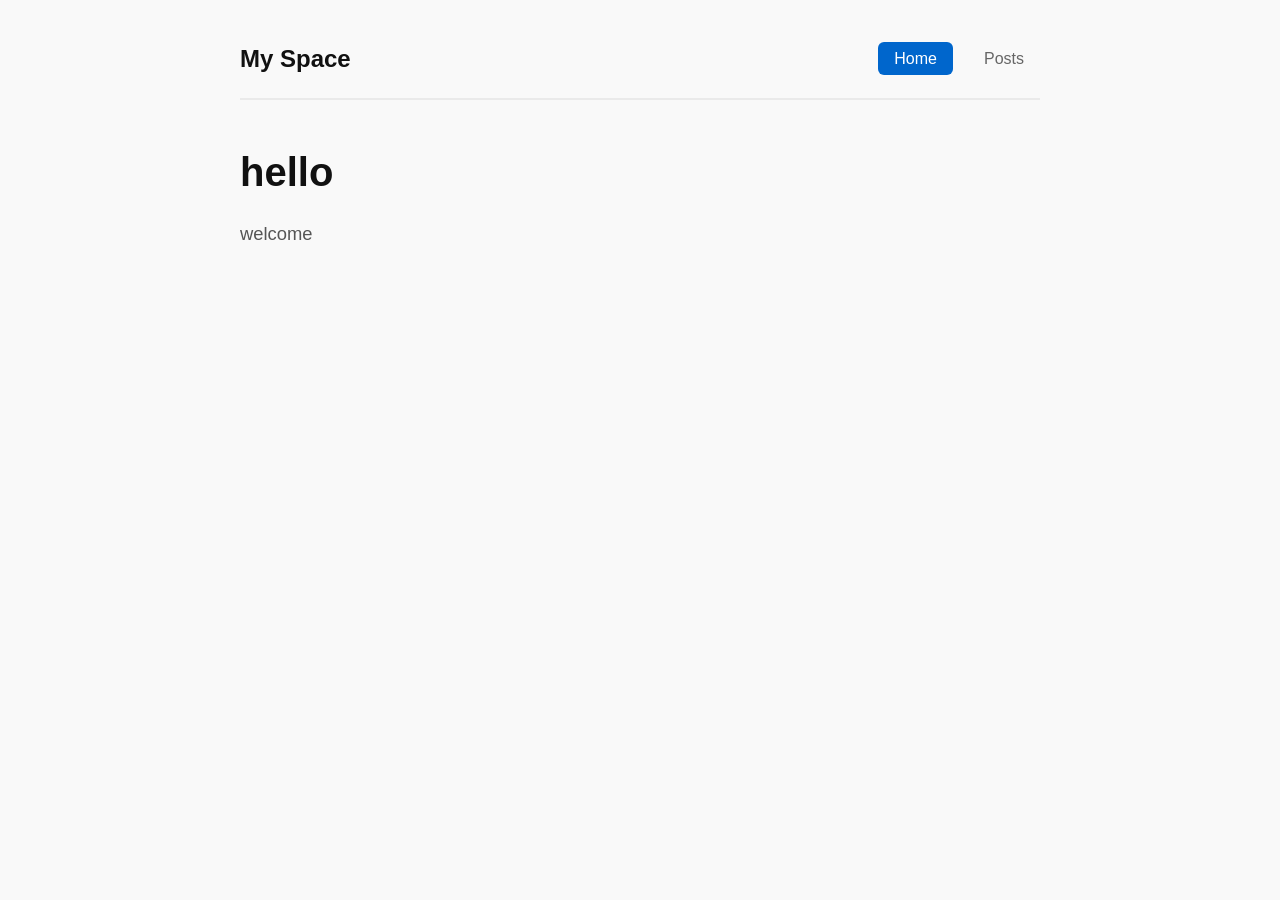
==== index.html @ a504a0d6 "making index and dummy posts page" ====
<!DOCTYPE html>
<html lang="en">
<head>
    <meta charset="UTF-8">
    <meta name="viewport" content="width=device-width, initial-scale=1.0">
    <title>Personal Website</title>
    <style>
        /* Base Reset */
        * {
            margin: 0;
            padding: 0;
            box-sizing: border-box;
        }

        body {
            font-family: -apple-system, BlinkMacSystemFont, "Segoe UI", Roboto, Helvetica, Arial, sans-serif;
            line-height: 1.6;
            color: #333;
            background-color: #f9f9f9;
            padding: 40px 20px;
        }

        /* Container to keep layout centered and neat */
        .container {
            max-width: 800px;
            margin: 0 auto;
        }

        /* Header Layout: Title on left, Tabs on top-right */
        header {
            display: flex;
            justify-content: space-between;
            align-items: center;
            border-bottom: 2px solid #eaeaea;
            padding-bottom: 20px;
            margin-bottom: 40px;
        }

        .logo {
            font-size: 1.5rem;
            font-weight: bold;
            color: #111;
        }

        /* Top-Right Navigation Tabs */
        nav ul {
            display: flex;
            list-style: none;
            gap: 15px;
        }

        nav a {
            text-decoration: none;
            color: #666;
            font-weight: 500;
            padding: 8px 16px;
            border-radius: 6px;
            transition: all 0.2s ease;
        }

        /* Hover and Active Visual States */
        nav a:hover {
            background-color: #eee;
            color: #111;
        }

        nav a.active {
            background-color: #0066cc;
            color: white;
        }

        /* Main Intro Content Styling */
        main h1 {
            font-size: 2.5rem;
            color: #111;
            margin-bottom: 15px;
        }

        main p {
            font-size: 1.15rem;
            color: #555;
            margin-bottom: 20px;
        }
    </style>
</head>
<body>

    <div class="container">
        <!-- Header area with logo and top-right tabs -->
        <header>
            <div class="logo">My Space</div>
            <nav>
                <ul>
                    <li><a href="index.html" class="active">Home</a></li>
                    <li><a href="posts.html">Posts</a></li>
                </ul>
            </nav>
        </header>

        <!-- Main Introduction Content -->
        <main>
            <h1>hello</h1>
            <p>welcome</p>
        </main>
    </div>

</body>
</html>
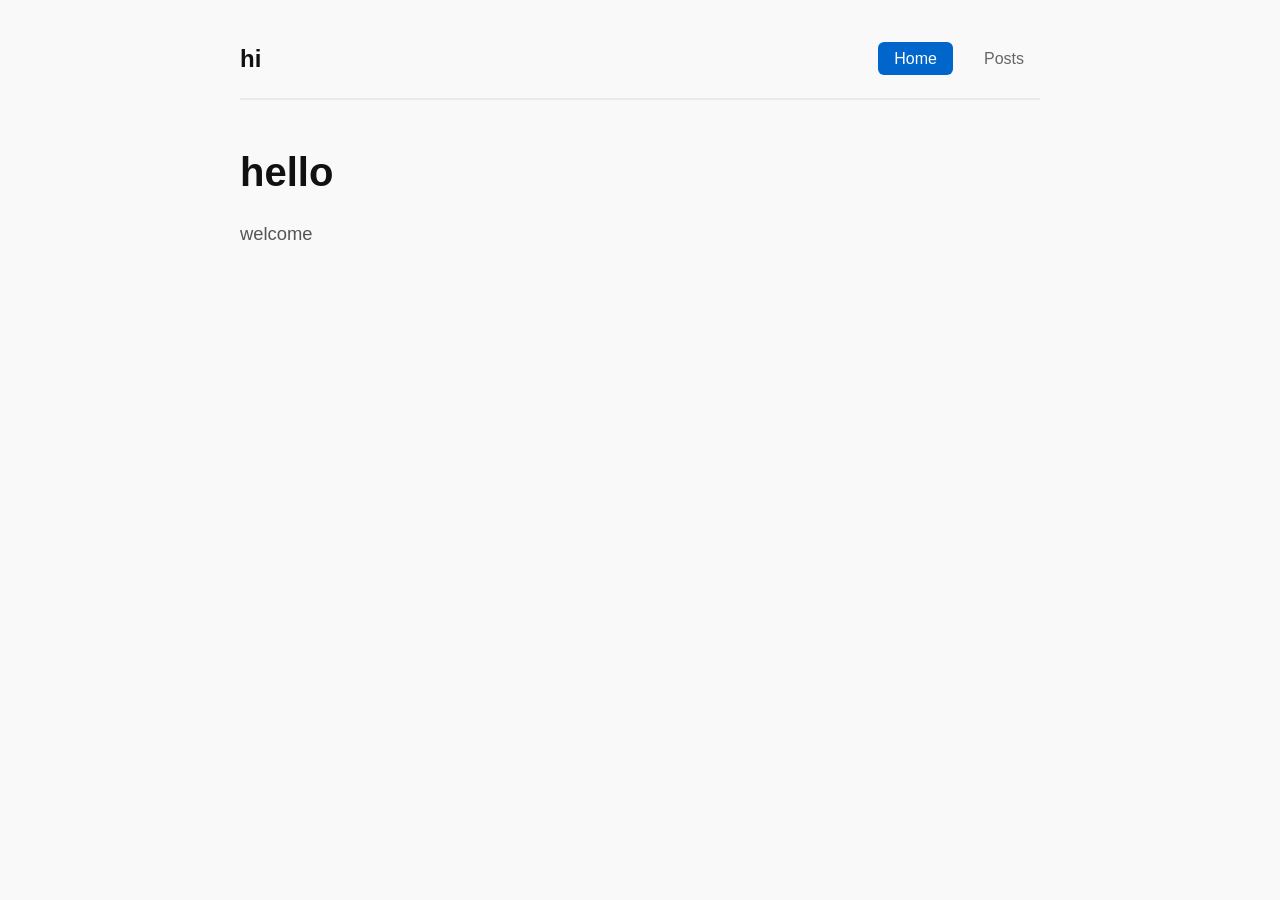
==== commit f967e80a: "change word" ====
--- a/index.html
+++ b/index.html
@@ -88,7 +88,7 @@
     <div class="container">
         <!-- Header area with logo and top-right tabs -->
         <header>
-            <div class="logo">My Space</div>
+            <div class="logo">hi</div>
             <nav>
                 <ul>
                     <li><a href="index.html" class="active">Home</a></li>
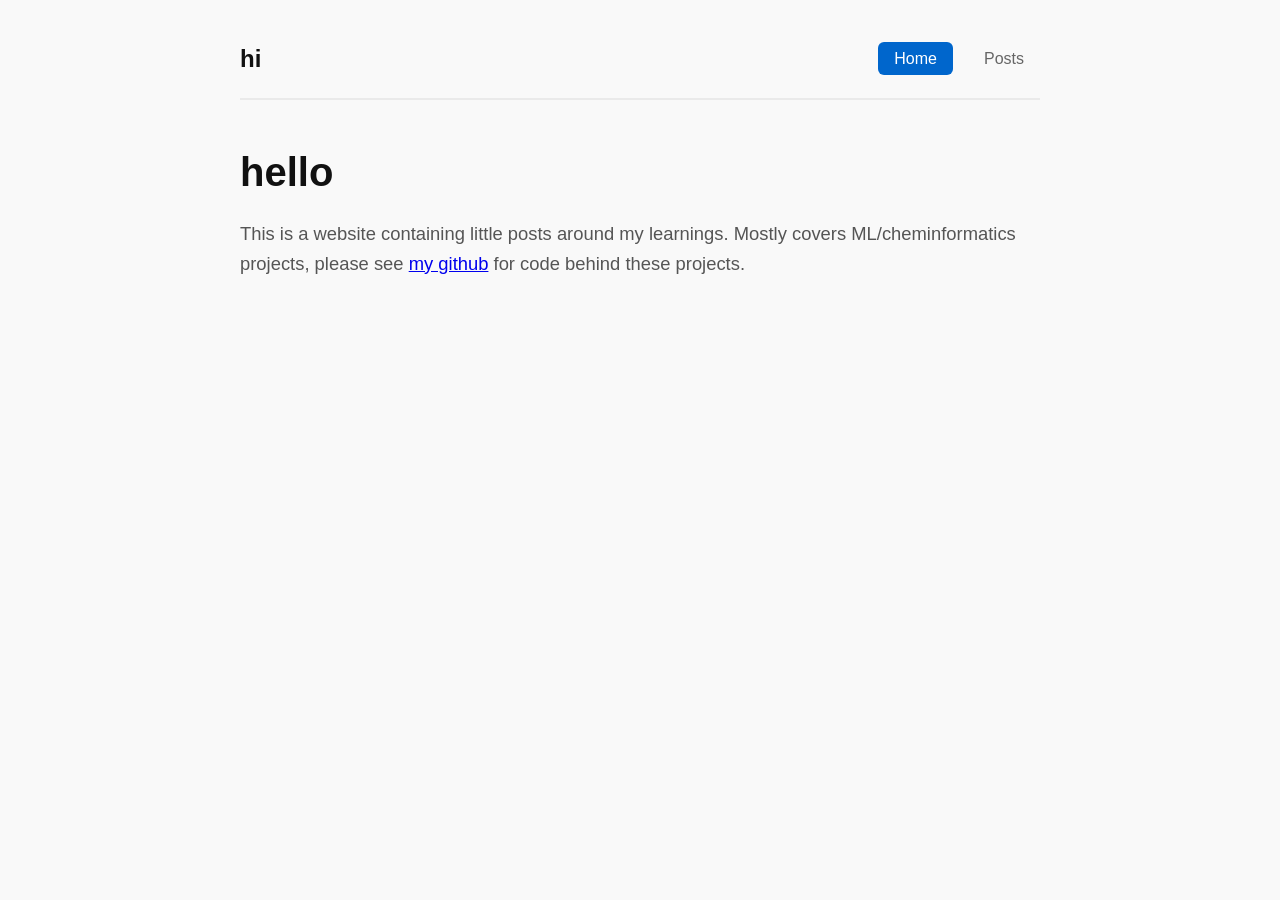
==== commit ef2ed383: "adding skeleton of first post" ====
--- a/index.html
+++ b/index.html
@@ -4,84 +4,7 @@
     <meta charset="UTF-8">
     <meta name="viewport" content="width=device-width, initial-scale=1.0">
     <title>Personal Website</title>
-    <style>
-        /* Base Reset */
-        * {
-            margin: 0;
-            padding: 0;
-            box-sizing: border-box;
-        }
-
-        body {
-            font-family: -apple-system, BlinkMacSystemFont, "Segoe UI", Roboto, Helvetica, Arial, sans-serif;
-            line-height: 1.6;
-            color: #333;
-            background-color: #f9f9f9;
-            padding: 40px 20px;
-        }
-
-        /* Container to keep layout centered and neat */
-        .container {
-            max-width: 800px;
-            margin: 0 auto;
-        }
-
-        /* Header Layout: Title on left, Tabs on top-right */
-        header {
-            display: flex;
-            justify-content: space-between;
-            align-items: center;
-            border-bottom: 2px solid #eaeaea;
-            padding-bottom: 20px;
-            margin-bottom: 40px;
-        }
-
-        .logo {
-            font-size: 1.5rem;
-            font-weight: bold;
-            color: #111;
-        }
-
-        /* Top-Right Navigation Tabs */
-        nav ul {
-            display: flex;
-            list-style: none;
-            gap: 15px;
-        }
-
-        nav a {
-            text-decoration: none;
-            color: #666;
-            font-weight: 500;
-            padding: 8px 16px;
-            border-radius: 6px;
-            transition: all 0.2s ease;
-        }
-
-        /* Hover and Active Visual States */
-        nav a:hover {
-            background-color: #eee;
-            color: #111;
-        }
-
-        nav a.active {
-            background-color: #0066cc;
-            color: white;
-        }
-
-        /* Main Intro Content Styling */
-        main h1 {
-            font-size: 2.5rem;
-            color: #111;
-            margin-bottom: 15px;
-        }
-
-        main p {
-            font-size: 1.15rem;
-            color: #555;
-            margin-bottom: 20px;
-        }
-    </style>
+    <link rel="stylesheet" href="style.css">
 </head>
 <body>
 
@@ -100,7 +23,7 @@
         <!-- Main Introduction Content -->
         <main>
             <h1>hello</h1>
-            <p>welcome</p>
+            <p>This is a website containing little posts around my learnings. Mostly covers ML/cheminformatics projects, please see <a href="https://github.com/henrytommo"> my github</a> for code behind these projects.</p>
         </main>
     </div>
 
--- a/style.css
+++ b/style.css
@@ -0,0 +1,141 @@
+/* Base Reset */
+* {
+    margin: 0;
+    padding: 0;
+    box-sizing: border-box;
+}
+
+body {
+    font-family: -apple-system, BlinkMacSystemFont, "Segoe UI", Roboto, Helvetica, Arial, sans-serif;
+    line-height: 1.6;
+    color: #333;
+    background-color: #f9f9f9;
+    padding: 40px 20px;
+}
+
+/* Container to keep layout centered and neat */
+.container {
+    max-width: 800px;
+    margin: 0 auto;
+}
+
+/* Header Layout: Title on left, Tabs on top-right */
+header {
+    display: flex;
+    justify-content: space-between;
+    align-items: center;
+    border-bottom: 2px solid #eaeaea;
+    padding-bottom: 20px;
+    margin-bottom: 40px;
+}
+
+.logo {
+    font-size: 1.5rem;
+    font-weight: bold;
+    color: #111;
+}
+
+/* Top-Right Navigation Tabs */
+nav ul {
+    display: flex;
+    list-style: none;
+    gap: 15px;
+}
+
+nav a {
+    text-decoration: none;
+    color: #666;
+    font-weight: 500;
+    padding: 8px 16px;
+    border-radius: 6px;
+    transition: all 0.2s ease;
+}
+
+/* Hover and Active Visual States */
+nav a:hover {
+    background-color: #eee;
+    color: #111;
+}
+
+nav a.active {
+    background-color: #0066cc;
+    color: white;
+}
+
+/* Main Intro Content Styling */
+main h1 {
+    font-size: 2.5rem;
+    color: #111;
+    margin-bottom: 15px;
+}
+
+main p {
+    font-size: 1.15rem;
+    color: #555;
+    margin-bottom: 20px;
+}
+
+/* Post list on posts.html */
+.post-list {
+    list-style: none;
+}
+
+.post-list li {
+    padding: 15px 0;
+    border-bottom: 1px solid #eaeaea;
+}
+
+.post-list a {
+    font-size: 1.25rem;
+    font-weight: 600;
+    color: #0066cc;
+    text-decoration: none;
+}
+
+.post-list a:hover {
+    text-decoration: underline;
+}
+
+.post-date {
+    display: block;
+    font-size: 0.9rem;
+    color: #888;
+}
+
+/* Individual post pages */
+article h1 {
+    font-size: 2.25rem;
+    color: #111;
+    margin-bottom: 5px;
+}
+
+article h2 {
+    font-size: 1.5rem;
+    color: #111;
+    margin: 30px 0 10px;
+}
+
+article p {
+    font-size: 1.1rem;
+    color: #444;
+    margin-bottom: 18px;
+}
+
+article ul {
+    padding-left: 24px;
+    margin-bottom: 18px;
+}
+
+article li {
+    font-size: 1.05rem;
+    color: #444;
+    margin-bottom: 8px;
+}
+
+article code {
+    font-family: SFMono-Regular, Menlo, Consolas, monospace;
+    font-size: 0.9em;
+    background-color: #eee;
+    padding: 2px 5px;
+    border-radius: 4px;
+}
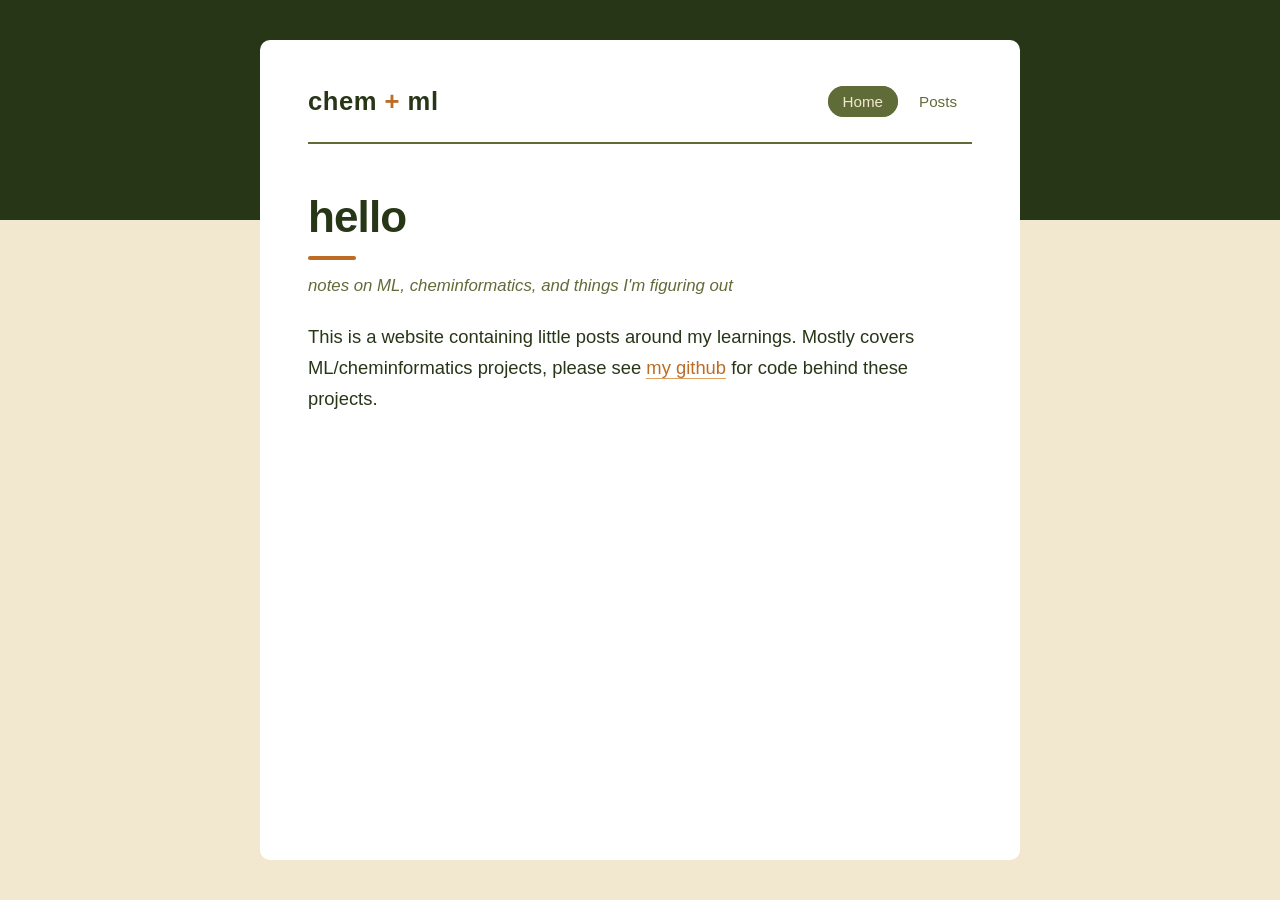
==== commit b0272bae: "adding colour scheme" ====
--- a/index.html
+++ b/index.html
@@ -11,7 +11,7 @@
     <div class="container">
         <!-- Header area with logo and top-right tabs -->
         <header>
-            <div class="logo">hi</div>
+            <div class="logo">chem <span class="plus">+</span> ml</div>
             <nav>
                 <ul>
                     <li><a href="index.html" class="active">Home</a></li>
@@ -23,6 +23,7 @@
         <!-- Main Introduction Content -->
         <main>
             <h1>hello</h1>
+            <p class="tagline">notes on ML, cheminformatics, and things I'm figuring out</p>
             <p>This is a website containing little posts around my learnings. Mostly covers ML/cheminformatics projects, please see <a href="https://github.com/henrytommo"> my github</a> for code behind these projects.</p>
         </main>
     </div>
--- a/style.css
+++ b/style.css
@@ -1,3 +1,30 @@
+/* Colour scheme — change these and everything follows (dark -> light)
+   "olive":       #283618 #606c38 #bc6c25 #dda15e #fefae0
+   "leafy green": #132a13 #31572c #4f772d #90a955 #ecf39e
+   "fresh greens": #386641 #6a994e #e76f51 #a7c957 #f2e8cf
+*/
+:root {
+    --c1: #283618;
+    --c2: #606c38;
+    --c3: #bc6c25;
+    --c4: #dda15e;
+    --c5: #f2e8cf;
+
+    --bg: var(--c5);
+    --text: var(--c1);
+    --muted: var(--c2);
+    --accent: var(--c3);
+    --accent-soft: var(--c4);
+    --rule: rgba(96, 108, 56, 0.25);   /* c2 at 25% */
+    --surface: rgba(242, 232, 207, 0.6); /* faint c5, for boxes inside the white column */
+    --column: #ffffff;
+    --band-height: 220px;   /* how far the dark top band extends down the page */
+
+    --sans: -apple-system, BlinkMacSystemFont, "Segoe UI", Roboto, Helvetica, Arial, sans-serif;
+    --heading: var(--sans);
+    --mono: SFMono-Regular, Menlo, Consolas, monospace;
+}
+
 /* Base Reset */
 * {
     margin: 0;
@@ -5,18 +32,52 @@
     box-sizing: border-box;
 }
 
+html {
+    scroll-behavior: smooth;
+}
+
 body {
-    font-family: -apple-system, BlinkMacSystemFont, "Segoe UI", Roboto, Helvetica, Arial, sans-serif;
-    line-height: 1.6;
-    color: #333;
-    background-color: #f9f9f9;
+    font-family: var(--sans);
+    line-height: 1.7;
+    color: var(--text);
+    background-color: var(--bg);
+    /* dark band across the top of the page, behind the white column */
+    background-image: linear-gradient(var(--c1) 0, var(--c1) var(--band-height), var(--bg) var(--band-height));
+    background-repeat: no-repeat;
+    background-attachment: fixed;   /* background stays put; only the column scrolls */
+    min-height: 100vh;
+    display: flex;
+    flex-direction: column;
     padding: 40px 20px;
 }
 
 /* Container to keep layout centered and neat */
 .container {
-    max-width: 800px;
+    max-width: 760px;
+    width: 100%;
     margin: 0 auto;
+    flex: 1;
+    background: var(--column);
+    padding: 40px 48px 48px;
+    border-radius: 10px;
+}
+
+::selection {
+    background: var(--c4);
+    color: var(--c1);
+}
+
+/* Links (in body text) */
+a {
+    color: var(--accent);
+    text-decoration: none;
+    border-bottom: 1px solid var(--accent-soft);
+    transition: border-color 0.2s ease, color 0.2s ease;
+}
+
+a:hover {
+    color: var(--c1);
+    border-bottom-color: var(--c1);
 }
 
 /* Header Layout: Title on left, Tabs on top-right */
@@ -24,55 +85,86 @@
     display: flex;
     justify-content: space-between;
     align-items: center;
-    border-bottom: 2px solid #eaeaea;
-    padding-bottom: 20px;
-    margin-bottom: 40px;
+    border-bottom: 2px solid var(--c2);
+    padding-bottom: 18px;
+    margin-bottom: 48px;
 }
 
 .logo {
-    font-size: 1.5rem;
+    font-family: var(--heading);
+    font-size: 1.6rem;
     font-weight: bold;
-    color: #111;
+    color: var(--c1);
+    border-bottom: none;
+    letter-spacing: 0.02em;
+}
+
+.logo .plus {
+    color: var(--accent);
 }
 
 /* Top-Right Navigation Tabs */
 nav ul {
     display: flex;
     list-style: none;
-    gap: 15px;
+    gap: 6px;
 }
 
 nav a {
-    text-decoration: none;
-    color: #666;
+    color: var(--c2);
     font-weight: 500;
-    padding: 8px 16px;
-    border-radius: 6px;
+    font-size: 0.95rem;
+    padding: 6px 14px;
+    border: 1px solid transparent;
+    border-radius: 999px;
     transition: all 0.2s ease;
 }
 
 /* Hover and Active Visual States */
 nav a:hover {
-    background-color: #eee;
-    color: #111;
+    border-color: var(--c2);
+    color: var(--c1);
 }
 
 nav a.active {
-    background-color: #0066cc;
-    color: white;
+    background-color: var(--c2);
+    border-color: var(--c2);
+    color: var(--c5);
 }
 
 /* Main Intro Content Styling */
 main h1 {
-    font-size: 2.5rem;
-    color: #111;
-    margin-bottom: 15px;
+    font-family: var(--heading);
+    font-size: 2.75rem;
+    font-weight: 700;
+    letter-spacing: -0.02em;
+    line-height: 1.15;
+    color: var(--c1);
+    margin-bottom: 18px;
+}
+
+main h1::after {
+    content: "";
+    display: block;
+    width: 48px;
+    height: 4px;
+    margin-top: 14px;
+    background: var(--accent);
+    border-radius: 2px;
 }
 
 main p {
     font-size: 1.15rem;
-    color: #555;
+    color: var(--text);
     margin-bottom: 20px;
+}
+
+.tagline {
+    font-family: var(--heading);
+    font-style: italic;
+    color: var(--c2);
+    font-size: 1.05rem;
+    margin-top: -6px;
 }
 
 /* Post list on posts.html */
@@ -81,43 +173,66 @@
 }
 
 .post-list li {
-    padding: 15px 0;
-    border-bottom: 1px solid #eaeaea;
+    padding: 16px 0;
+    border-bottom: 1px solid var(--rule);
+}
+
+.post-list li:last-child {
+    border-bottom: none;
 }
 
 .post-list a {
-    font-size: 1.25rem;
+    font-family: var(--heading);
+    font-size: 1.3rem;
     font-weight: 600;
-    color: #0066cc;
-    text-decoration: none;
+    color: var(--c1);
+    border-bottom: 1px solid transparent;
 }
 
 .post-list a:hover {
-    text-decoration: underline;
+    color: var(--accent);
+    border-bottom-color: var(--accent-soft);
 }
 
 .post-date {
     display: block;
-    font-size: 0.9rem;
-    color: #888;
+    font-size: 0.85rem;
+    color: var(--c2);
+    letter-spacing: 0.04em;
+    text-transform: uppercase;
 }
 
 /* Individual post pages */
 article h1 {
-    font-size: 2.25rem;
-    color: #111;
-    margin-bottom: 5px;
+    font-family: var(--heading);
+    font-size: 2.4rem;
+    font-weight: 700;
+    letter-spacing: -0.02em;
+    line-height: 1.15;
+    color: var(--c1);
+    margin-bottom: 6px;
+}
+
+article h1::after {
+    display: none;
+}
+
+article > .post-date {
+    margin-bottom: 32px;
+    padding-bottom: 16px;
+    border-bottom: 1px solid var(--rule);
 }
 
 article h2 {
-    font-size: 1.5rem;
-    color: #111;
-    margin: 30px 0 10px;
+    font-family: var(--heading);
+    font-size: 1.6rem;
+    color: var(--c2);
+    margin: 36px 0 12px;
 }
 
 article p {
     font-size: 1.1rem;
-    color: #444;
+    color: var(--text);
     margin-bottom: 18px;
 }
 
@@ -128,14 +243,144 @@
 
 article li {
     font-size: 1.05rem;
-    color: #444;
+    color: var(--text);
     margin-bottom: 8px;
 }
 
+article li::marker {
+    color: var(--accent);
+}
+
 article code {
-    font-family: SFMono-Regular, Menlo, Consolas, monospace;
+    font-family: var(--mono);
     font-size: 0.9em;
-    background-color: #eee;
-    padding: 2px 5px;
+    background-color: rgba(96, 108, 56, 0.12);
+    color: var(--c1);
+    padding: 2px 6px;
     border-radius: 4px;
 }
+
+/* GNN hyperparameter demo (posts/intro-to-gnns.html, js/intro-to-gnns.js) */
+#gnn-demo {
+    margin: 30px 0;
+    padding: 22px;
+    background-color: var(--column);
+    border: 1px solid var(--rule);
+    border-radius: 8px;
+}
+
+.gnn-controls {
+    display: flex;
+    flex-wrap: wrap;
+    gap: 12px 20px;
+    margin-bottom: 16px;
+}
+
+.gnn-control {
+    display: flex;
+    flex-direction: column;
+    font-size: 0.85rem;
+    color: var(--c2);
+}
+
+.gnn-control select {
+    margin-top: 4px;
+    padding: 6px 8px;
+    font-size: 1rem;
+    color: var(--c1);
+    border: 1px solid var(--rule);
+    border-radius: 6px;
+    background-color: var(--c5);
+}
+
+.gnn-control select:focus {
+    outline: 2px solid var(--c4);
+    outline-offset: 1px;
+}
+
+.gnn-mse {
+    font-size: 1.15rem;
+    font-weight: 600;
+    color: var(--c1);
+}
+
+.gnn-status {
+    min-height: 1.4em;
+    font-size: 0.9rem;
+    color: var(--c2);
+}
+
+.gnn-charts {
+    display: flex;
+    flex-wrap: wrap;
+    gap: 20px;
+    margin-top: 16px;
+}
+
+.gnn-chart {
+    flex: 1 1 300px;
+    margin: 0;
+}
+
+.gnn-chart figcaption {
+    font-size: 0.9rem;
+    color: var(--c2);
+    margin-bottom: 6px;
+}
+
+.gnn-chart svg {
+    width: 100%;
+    height: auto;
+    display: block;
+}
+
+.gnn-axes line {
+    stroke: var(--c2);
+    stroke-width: 1;
+}
+
+.gnn-axes text {
+    font-size: 10px;
+    fill: var(--c2);
+}
+
+.gnn-axis-label {
+    font-size: 11px;
+    fill: var(--c1);
+}
+
+.gnn-ref {
+    stroke: var(--c4);
+    stroke-dasharray: 4 3;
+}
+
+.gnn-points circle {
+    fill: var(--c1);
+    fill-opacity: 0.65;
+}
+
+/* Small screens */
+@media (max-width: 520px) {
+    body {
+        padding: 16px 12px;
+    }
+
+    .container {
+        padding: 24px 20px 32px;
+    }
+
+    header {
+        flex-direction: column;
+        align-items: flex-start;
+        gap: 12px;
+        margin-bottom: 32px;
+    }
+
+    main h1 {
+        font-size: 2.1rem;
+    }
+
+    article h1 {
+        font-size: 1.9rem;
+    }
+}
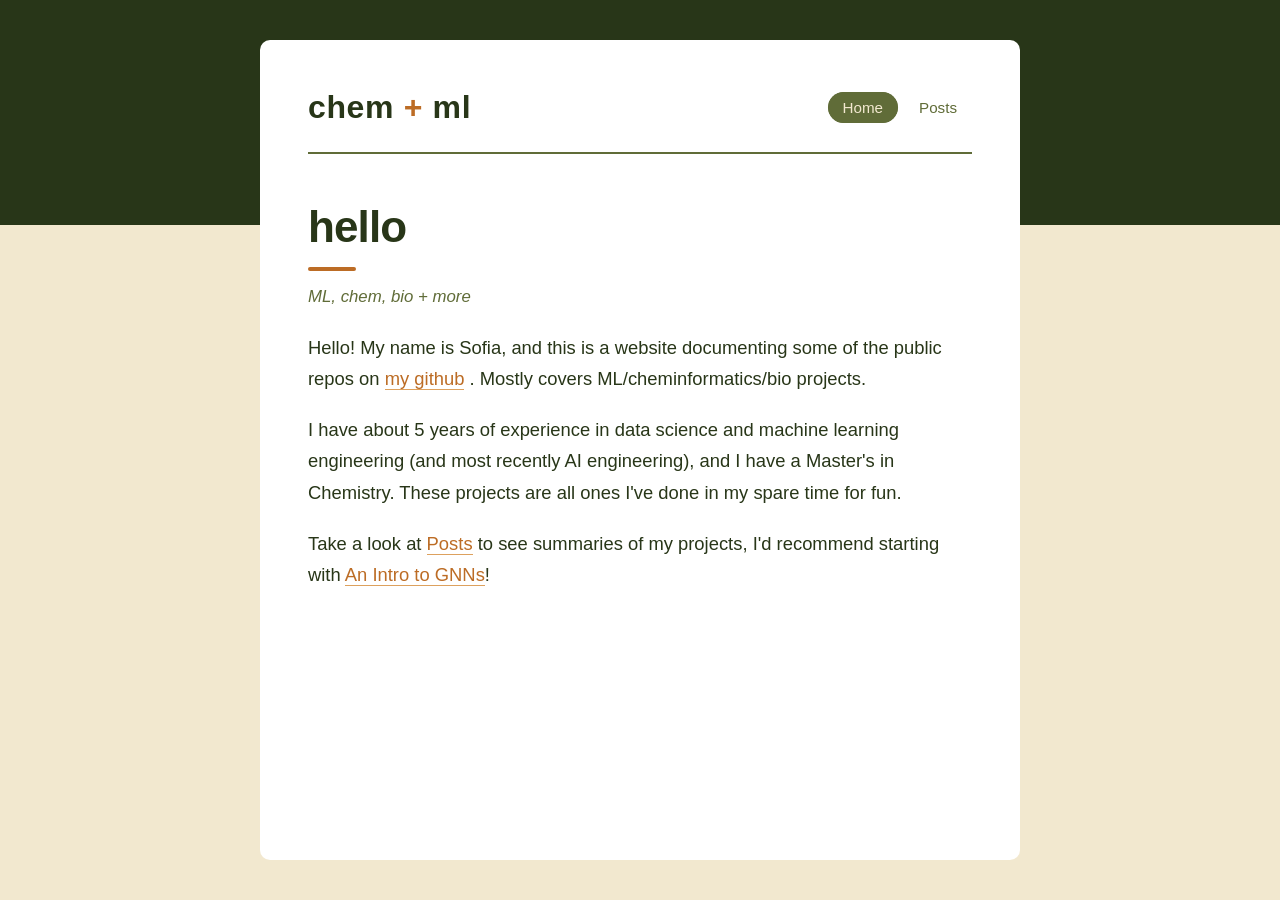
==== commit eccb5028: "update home page, readme and post order" ====
--- a/index.html
+++ b/index.html
@@ -3,7 +3,7 @@
 <head>
     <meta charset="UTF-8">
     <meta name="viewport" content="width=device-width, initial-scale=1.0">
-    <title>Personal Website</title>
+    <title>chem + ml</title>
     <link rel="stylesheet" href="style.css">
 </head>
 <body>
@@ -23,8 +23,10 @@
         <!-- Main Introduction Content -->
         <main>
             <h1>hello</h1>
-            <p class="tagline">notes on ML, cheminformatics, and things I'm figuring out</p>
-            <p>This is a website containing little posts around my learnings. Mostly covers ML/cheminformatics projects, please see <a href="https://github.com/henrytommo"> my github</a> for code behind these projects.</p>
+            <p class="tagline">ML, chem, bio + more</p>
+            <p>Hello! My name is Sofia, and this is a website documenting some of the public repos on <a href="https://github.com/henrytommo"> my github</a> . Mostly covers ML/cheminformatics/bio projects.</p>
+            <p>I have about 5 years of experience in data science and machine learning engineering (and most recently AI engineering), and I have a Master's in Chemistry. These projects are all ones I've done in my spare time for fun.</p>
+            <p>Take a look at <a href="posts.html">Posts</a> to see summaries of my projects, I'd recommend starting with <a href="posts/intro-to-gnns.html">An Intro to GNNs</a>!</p>
         </main>
     </div>
 
--- a/style.css
+++ b/style.css
@@ -1,8 +1,3 @@
-/* Colour scheme — change these and everything follows (dark -> light)
-   "olive":       #283618 #606c38 #bc6c25 #dda15e #fefae0
-   "leafy green": #132a13 #31572c #4f772d #90a955 #ecf39e
-   "fresh greens": #386641 #6a994e #e76f51 #a7c957 #f2e8cf
-*/
 :root {
     --c1: #283618;
     --c2: #606c38;
@@ -18,7 +13,9 @@
     --rule: rgba(96, 108, 56, 0.25);   /* c2 at 25% */
     --surface: rgba(242, 232, 207, 0.6); /* faint c5, for boxes inside the white column */
     --column: #ffffff;
-    --band-height: 220px;   /* how far the dark top band extends down the page */
+    /* dark top band: ~1/4 of the viewport, but never so short it ends above the
+       header rule (~150px) nor so tall it swallows the intro text */
+    --band-height: clamp(180px, 25vh, 260px);
 
     --sans: -apple-system, BlinkMacSystemFont, "Segoe UI", Roboto, Helvetica, Arial, sans-serif;
     --heading: var(--sans);
@@ -92,7 +89,7 @@
 
 .logo {
     font-family: var(--heading);
-    font-size: 1.6rem;
+    font-size: 2rem;
     font-weight: bold;
     color: var(--c1);
     border-bottom: none;
@@ -230,6 +227,214 @@
     margin: 36px 0 12px;
 }
 
+article h3 {
+    font-family: var(--heading);
+    font-size: 1.2rem;
+    font-weight: 600;
+    color: var(--c1);
+    margin: 28px 0 8px;
+}
+
+article .tagline {
+    margin-top: 0;
+    margin-bottom: 24px;
+}
+
+article strong {
+    font-weight: 600;
+    color: var(--c1);
+}
+
+article var {
+    font-family: var(--mono);
+    font-style: italic;
+    font-size: 0.95em;
+}
+
+article dl {
+    margin-bottom: 18px;
+}
+
+article dt {
+    font-weight: 600;
+    color: var(--c1);
+    margin-top: 10px;
+}
+
+article dd {
+    font-size: 1.05rem;
+    margin-left: 0;
+    padding-left: 16px;
+    border-left: 3px solid var(--rule);
+}
+
+article h4 {
+    font-family: var(--heading);
+    font-size: 1.05rem;
+    font-weight: 600;
+    color: var(--c1);
+    margin: 24px 0 6px;
+    padding-bottom: 4px;
+    border-bottom: 1px solid var(--rule);
+}
+
+/* Maths: inline keeps the line, block sits on its own centred line */
+.formula {
+    font-family: var(--mono);
+    font-size: 1rem;
+    color: var(--c1);
+    white-space: nowrap;
+}
+
+p.formula,
+.formula.block {
+    display: block;
+    margin: 12px 0;
+    padding: 10px 14px;
+    background: var(--surface);
+    border-left: 3px solid var(--c4);
+    border-radius: 4px;
+    overflow-x: auto;
+}
+
+.formula.inline {
+    display: inline-block;
+    padding: 0 4px;
+    white-space: nowrap;
+}
+
+.formula var {
+    font-family: var(--mono);
+    font-style: italic;
+}
+
+.formula .sum {
+    font-size: 1.25em;
+    line-height: 1;
+}
+
+.formula .sum sub {
+    font-size: 0.5em;
+}
+
+/* Tables */
+.table-wrap {
+    overflow-x: auto;
+    margin: 18px 0;
+}
+
+article table {
+    border-collapse: collapse;
+    font-size: 0.95rem;
+    min-width: 100%;
+}
+
+article th,
+article td {
+    padding: 7px 12px;
+    text-align: left;
+    border-bottom: 1px solid var(--rule);
+    white-space: nowrap;
+}
+
+article th {
+    font-weight: 600;
+    color: var(--c1);
+    border-bottom: 2px solid var(--c2);
+}
+
+article tbody tr:hover {
+    background: var(--surface);
+}
+
+/* numeric tables: right-align the figures, keep the label column left */
+article table.numeric td:not(:first-child),
+article table.numeric th:not(:first-child) {
+    text-align: right;
+}
+
+/* free-text cells may wrap instead of forcing the table wide */
+article table td.wrap {
+    white-space: normal;
+    min-width: 15em;
+}
+
+article .caption {
+    font-size: 0.85rem;
+    color: var(--c2);
+    letter-spacing: 0.03em;
+    margin: -6px 0 0;
+}
+
+/* Asides and callouts */
+article .aside {
+    font-size: 1rem;
+    color: var(--c2);
+    margin: 20px 0;
+    padding: 14px 18px;
+    background: var(--surface);
+    border-radius: 6px;
+}
+
+article .aside p:last-child,
+article .aside ul:last-child {
+    margin-bottom: 0;
+}
+
+article .callout {
+    margin: 24px 0;
+    padding: 12px 16px;
+    border-left: 4px solid var(--c3);
+    background: var(--surface);
+    font-size: 1.05rem;
+}
+
+article ul.plain {
+    list-style: none;
+    padding-left: 0;
+}
+
+/* nested lists */
+article ul ul {
+    margin: 6px 0 4px;
+}
+
+article ul ul li {
+    font-size: 1rem;
+    margin-bottom: 4px;
+}
+
+/* method reference: dt is the method name, dd holds its bullet list */
+article .methods dd ul {
+    margin: 4px 0 0;
+    padding-left: 20px;
+}
+
+article .methods dd li {
+    font-size: 1rem;
+    margin-bottom: 4px;
+}
+
+article hr {
+    border: none;
+    border-top: 1px solid var(--rule);
+    margin: 40px 0;
+}
+
+/* draft highlights - errors flagged for the author to fix */
+article mark {
+    background-color: var(--c4);
+    color: var(--c1);
+    padding: 0 3px;
+    border-radius: 3px;
+}
+
+article .note {
+    font-size: 0.9rem;
+    color: var(--c2);
+    margin-top: -18px;
+}
+
 article p {
     font-size: 1.1rem;
     color: var(--text);
@@ -258,6 +463,27 @@
     color: var(--c1);
     padding: 2px 6px;
     border-radius: 4px;
+}
+
+/* Figures in posts */
+.post-figure {
+    margin: 28px 0;
+}
+
+.post-figure img {
+    display: block;
+    max-width: 100%;      /* never wider than the column */
+    max-height: 80vh;     /* portrait images: don't exceed the screen */
+    width: auto;
+    height: auto;
+    margin: 0 auto;
+}
+
+.post-figure figcaption {
+    margin-top: 8px;
+    font-size: 0.9rem;
+    color: var(--c2);
+    text-align: center;
 }
 
 /* GNN hyperparameter demo (posts/intro-to-gnns.html, js/intro-to-gnns.js) */
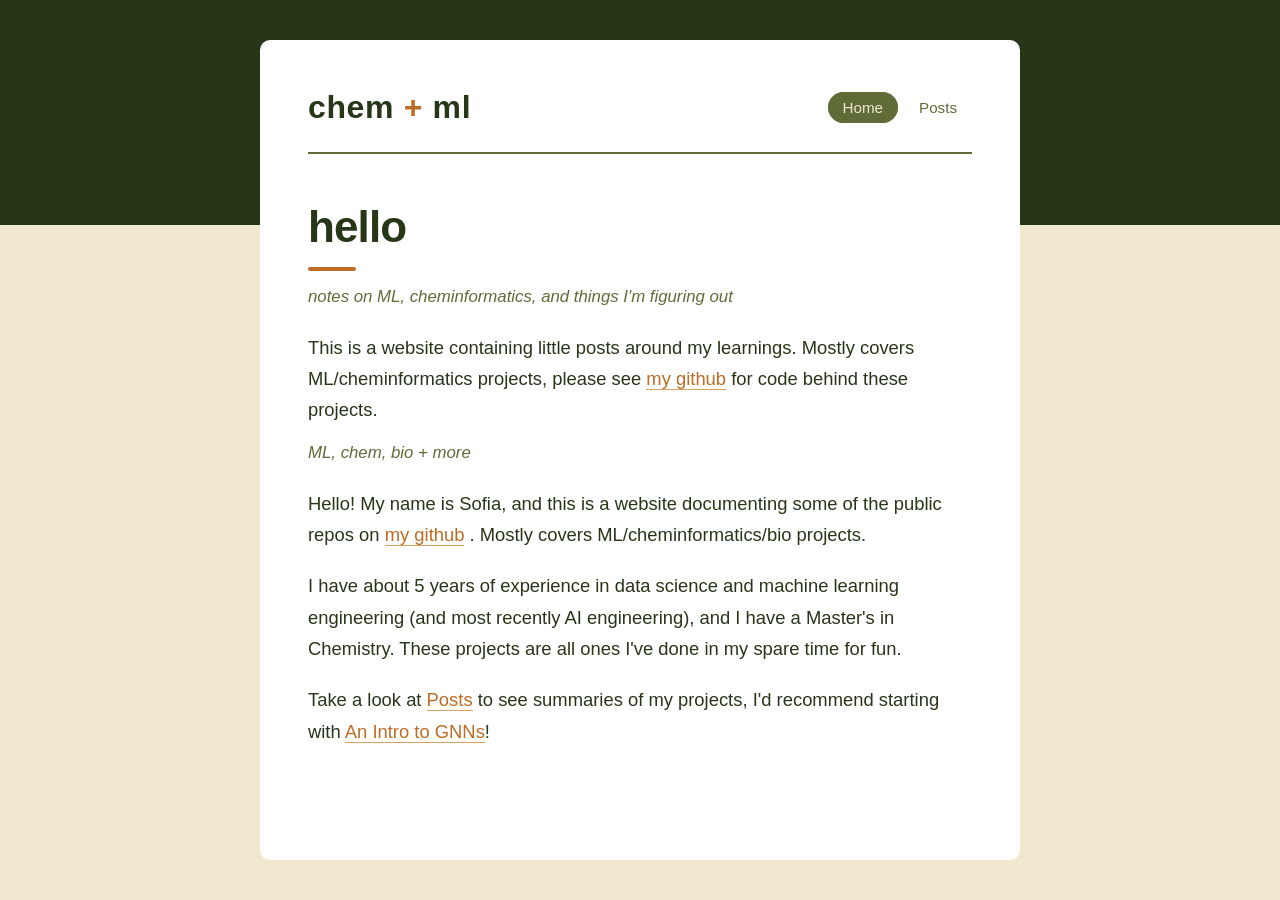
==== commit d50da8a8: "make github open in new tab" ====
--- a/index.html
+++ b/index.html
@@ -23,6 +23,8 @@
         <!-- Main Introduction Content -->
         <main>
             <h1>hello</h1>
+            <p class="tagline">notes on ML, cheminformatics, and things I'm figuring out</p>
+            <p>This is a website containing little posts around my learnings. Mostly covers ML/cheminformatics projects, please see <a href="https://github.com/henrytommo" target="_blank" rel="noopener"> my github</a> for code behind these projects.</p>
             <p class="tagline">ML, chem, bio + more</p>
             <p>Hello! My name is Sofia, and this is a website documenting some of the public repos on <a href="https://github.com/henrytommo"> my github</a> . Mostly covers ML/cheminformatics/bio projects.</p>
             <p>I have about 5 years of experience in data science and machine learning engineering (and most recently AI engineering), and I have a Master's in Chemistry. These projects are all ones I've done in my spare time for fun.</p>
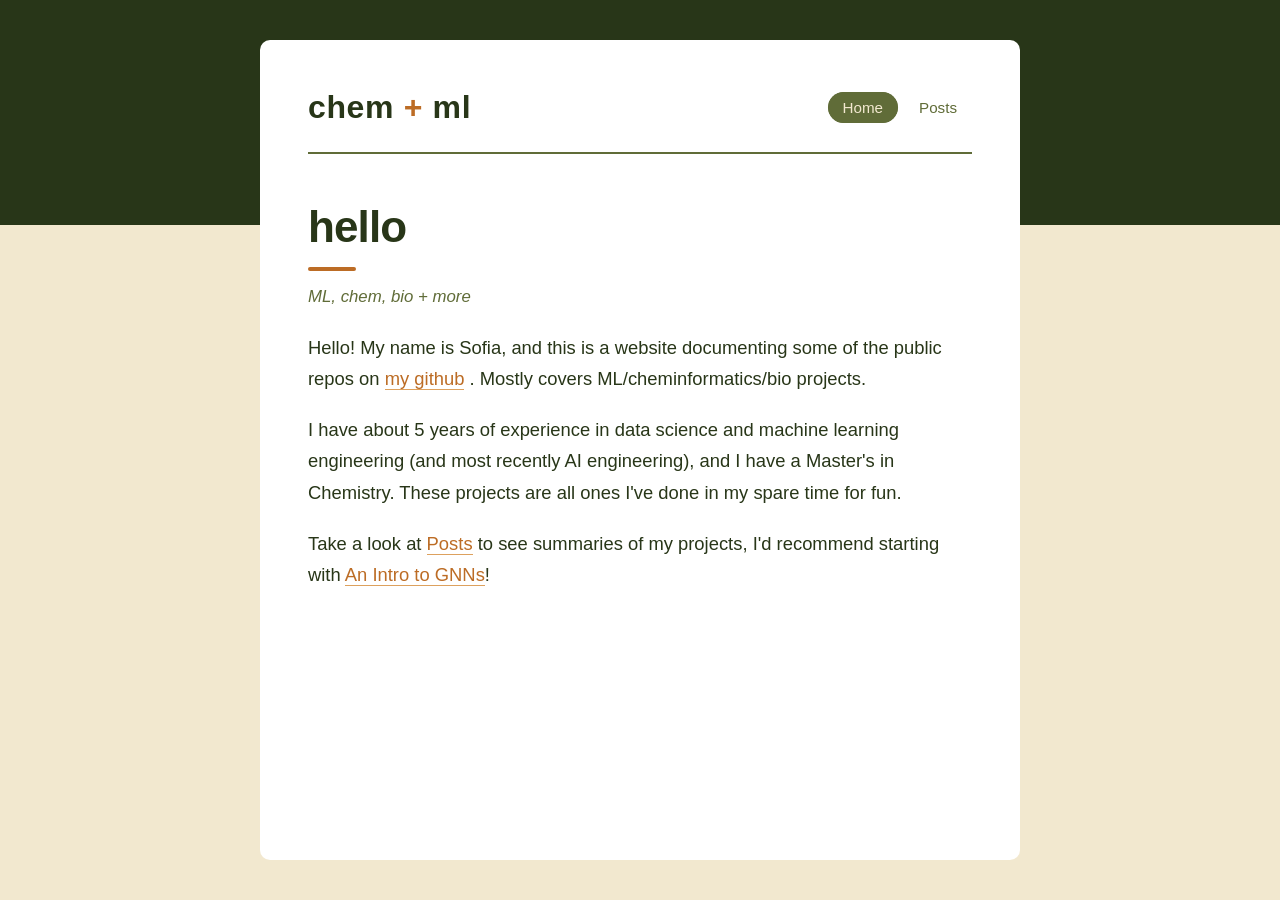
==== commit ee3ecaf2: "make github url open in new tab" ====
--- a/index.html
+++ b/index.html
@@ -23,10 +23,8 @@
         <!-- Main Introduction Content -->
         <main>
             <h1>hello</h1>
-            <p class="tagline">notes on ML, cheminformatics, and things I'm figuring out</p>
-            <p>This is a website containing little posts around my learnings. Mostly covers ML/cheminformatics projects, please see <a href="https://github.com/henrytommo" target="_blank" rel="noopener"> my github</a> for code behind these projects.</p>
             <p class="tagline">ML, chem, bio + more</p>
-            <p>Hello! My name is Sofia, and this is a website documenting some of the public repos on <a href="https://github.com/henrytommo"> my github</a> . Mostly covers ML/cheminformatics/bio projects.</p>
+            <p>Hello! My name is Sofia, and this is a website documenting some of the public repos on <a href="https://github.com/henrytommo" target="_blank" rel="noopener"> my github</a> . Mostly covers ML/cheminformatics/bio projects.</p>
             <p>I have about 5 years of experience in data science and machine learning engineering (and most recently AI engineering), and I have a Master's in Chemistry. These projects are all ones I've done in my spare time for fun.</p>
             <p>Take a look at <a href="posts.html">Posts</a> to see summaries of my projects, I'd recommend starting with <a href="posts/intro-to-gnns.html">An Intro to GNNs</a>!</p>
         </main>
